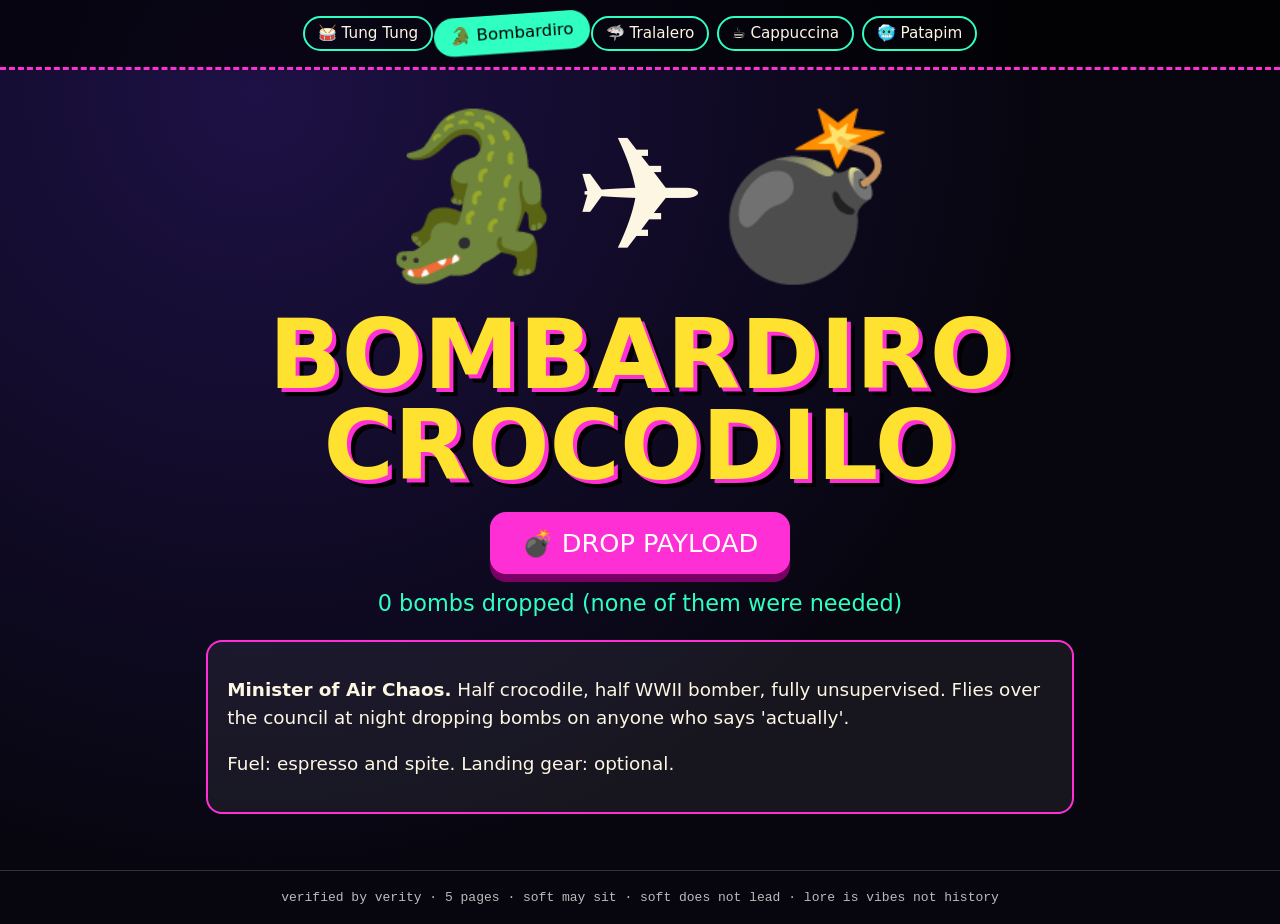
==== bombardiro.html @ adf2665b "Publish brainrot site" ====
<!doctype html><html lang="en"><head><meta charset="utf-8"><meta name="viewport" content="width=device-width,initial-scale=1">
<title>Bombardiro Crocodilo · Brainrot Night Council</title><link rel="stylesheet" href="styles.css"></head><body>
<nav><a href="index.html">🥁 Tung Tung</a><a href="bombardiro.html">🐊 Bombardiro</a><a href="tralalero.html">🦈 Tralalero</a><a href="cappuccina.html">☕ Cappuccina</a><a href="patapim.html">🥶 Patapim</a></nav>
<main><div class="emoji" data-bang="BOOM!|KABOOM|CROCODILO!|💥|BOMBARDIRO" data-sound="boom" title="poke it">🐊✈️💣</div>
<h1>bombardiro crocodilo</h1>
<button class="bang" data-bang="BOOM!|KABOOM|CROCODILO!|💥|BOMBARDIRO" data-sound="boom">💣 DROP PAYLOAD</button>
<div class="count" data-label="# bombs dropped (none of them were needed)">0 bombs dropped (none of them were needed)</div>
<div class="lore"><p><b>Minister of Air Chaos.</b> Half crocodile, half WWII bomber, fully unsupervised. Flies over the council at night dropping bombs on anyone who says 'actually'.</p><p>Fuel: espresso and spite. Landing gear: optional.</p></div></main>
<footer>verified by verity · 5 pages · soft may sit · soft does not lead · lore is vibes not history</footer>
<script src="main.js"></script></body></html>
---- styles.css ----
:root{--bg:#07060f;--fg:#fdf6e3;--acc:#ff2fd6;--acc2:#2fffc1;--warn:#ffe12f}
*{box-sizing:border-box}
body{margin:0;background:radial-gradient(circle at 20% 10%,#1d1145,var(--bg) 60%);color:var(--fg);font-family:Impact,"Arial Black",system-ui,sans-serif;min-height:100vh;display:flex;flex-direction:column;overflow-x:hidden}
nav{display:flex;flex-wrap:wrap;gap:.5rem;justify-content:center;padding:1rem;background:#000a;position:sticky;top:0;z-index:5;border-bottom:3px dashed var(--acc)}
nav a{color:var(--fg);text-decoration:none;padding:.4rem .8rem;border:2px solid var(--acc2);border-radius:999px;font-size:.95rem;transition:transform .15s,background .15s}
nav a:hover,nav a[aria-current]{background:var(--acc2);color:#000;transform:rotate(-4deg) scale(1.1)}
main{flex:1;max-width:900px;margin:auto;padding:2rem 1rem;text-align:center}
h1{font-size:clamp(2.4rem,10vw,6rem);margin:.2em 0;line-height:.95;text-transform:uppercase;color:var(--warn);text-shadow:4px 4px 0 var(--acc),8px 8px 0 #000;animation:wob 2s infinite ease-in-out}
@keyframes wob{50%{transform:rotate(-2deg) scale(1.03)}}
.emoji{font-size:clamp(5rem,25vw,10rem);display:inline-block;cursor:pointer;transition:transform .1s;user-select:none}
.emoji:hover{transform:rotate(10deg) scale(1.1)}
p{font-family:system-ui,sans-serif;font-size:1.15rem;line-height:1.5}
.lore{background:#ffffff10;border:2px solid var(--acc);border-radius:1rem;padding:1rem 1.2rem;text-align:left;margin:1.5rem 0}
button.bang{font:inherit;font-size:1.6rem;padding:1rem 2rem;border:none;border-radius:1rem;background:var(--acc);color:#fff;box-shadow:0 8px 0 #7a0066;cursor:pointer;text-transform:uppercase}
button.bang:active{transform:translateY(6px);box-shadow:0 2px 0 #7a0066}
.count{font-size:1.4rem;color:var(--acc2);margin:1rem}
.pop{position:fixed;pointer-events:none;font-size:2.2rem;color:var(--warn);text-shadow:3px 3px 0 #000;animation:pop .9s forwards;z-index:9}
@keyframes pop{to{transform:translateY(-120px) rotate(20deg) scale(1.6);opacity:0}}
.shake{animation:shake .3s}
@keyframes shake{25%{transform:translate(6px,-4px)}50%{transform:translate(-6px,4px)}75%{transform:translate(4px,6px)}}
footer{text-align:center;padding:1.2rem;font-family:monospace;color:#bbb;border-top:1px solid #333}
@media (prefers-reduced-motion:reduce){*{animation:none!important}}
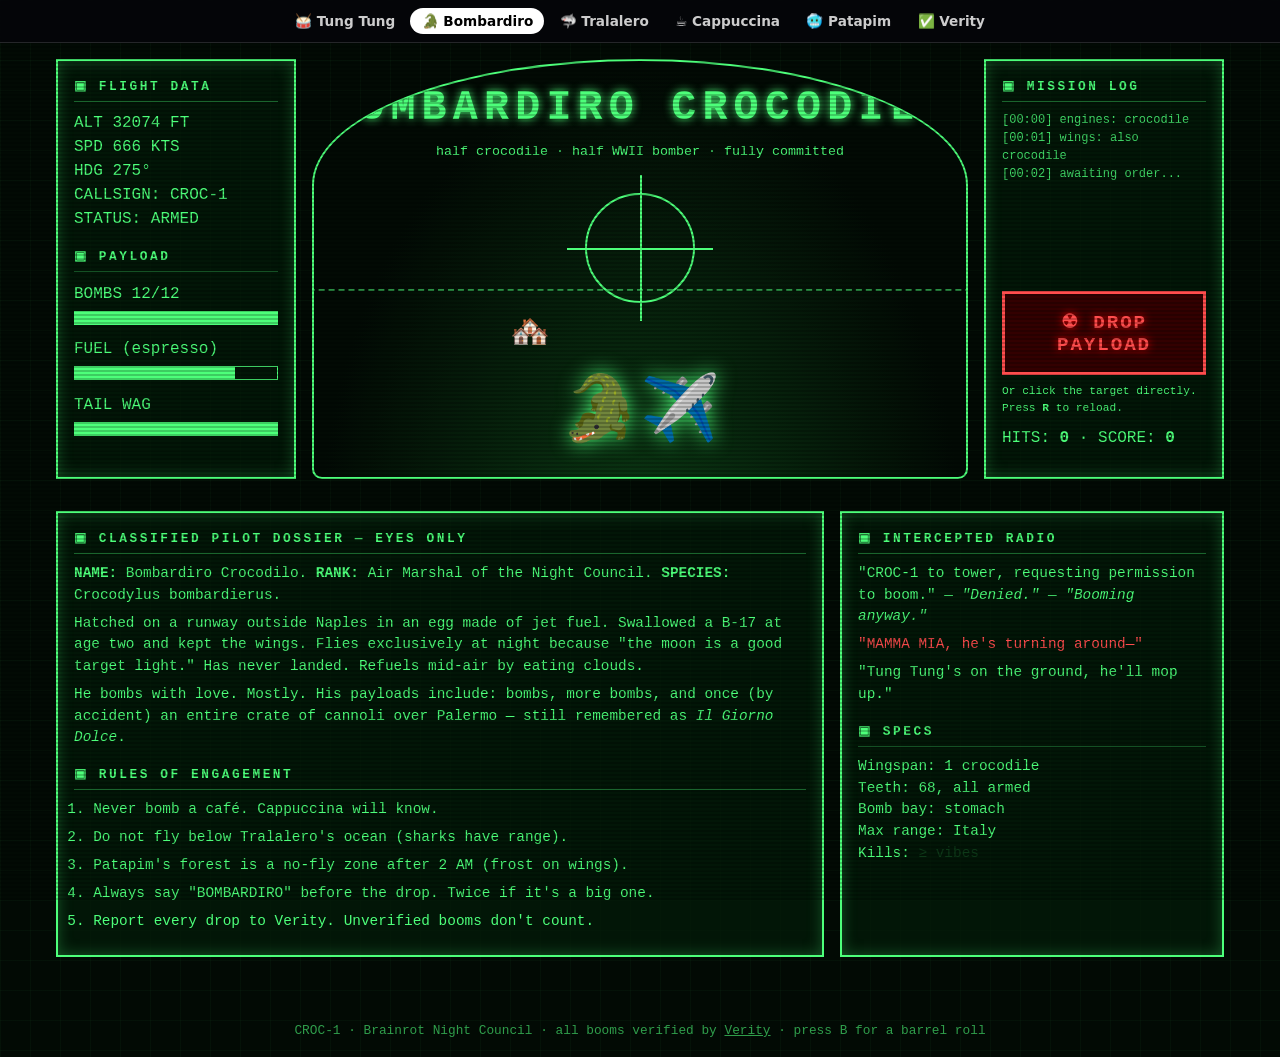
==== commit 0aa668a0: "Republish brainrot-night" ====
--- a/bombardiro.html
+++ b/bombardiro.html
@@ -1,10 +1,65 @@
 <!doctype html><html lang="en"><head><meta charset="utf-8"><meta name="viewport" content="width=device-width,initial-scale=1">
-<title>Bombardiro Crocodilo · Brainrot Night Council</title><link rel="stylesheet" href="styles.css"></head><body>
-<nav><a href="index.html">🥁 Tung Tung</a><a href="bombardiro.html">🐊 Bombardiro</a><a href="tralalero.html">🦈 Tralalero</a><a href="cappuccina.html">☕ Cappuccina</a><a href="patapim.html">🥶 Patapim</a></nav>
-<main><div class="emoji" data-bang="BOOM!|KABOOM|CROCODILO!|💥|BOMBARDIRO" data-sound="boom" title="poke it">🐊✈️💣</div>
-<h1>bombardiro crocodilo</h1>
-<button class="bang" data-bang="BOOM!|KABOOM|CROCODILO!|💥|BOMBARDIRO" data-sound="boom">💣 DROP PAYLOAD</button>
-<div class="count" data-label="# bombs dropped (none of them were needed)">0 bombs dropped (none of them were needed)</div>
-<div class="lore"><p><b>Minister of Air Chaos.</b> Half crocodile, half WWII bomber, fully unsupervised. Flies over the council at night dropping bombs on anyone who says 'actually'.</p><p>Fuel: espresso and spite. Landing gear: optional.</p></div></main>
-<footer>verified by verity · 5 pages · soft may sit · soft does not lead · lore is vibes not history</footer>
-<script src="main.js"></script></body></html>
+<title>Bombardiro Crocodilo · Cockpit</title><link rel="stylesheet" href="base.css">
+<style>
+body{background:#020a04;color:#4dff7a;font-family:'Courier New',monospace;background-image:linear-gradient(#4dff7a08 1px,transparent 1px),linear-gradient(90deg,#4dff7a08 1px,transparent 1px);background-size:30px 30px}
+body::after{content:'';position:fixed;inset:0;pointer-events:none;background:repeating-linear-gradient(#0000 0 2px,#0003 2px 4px);z-index:40}
+.cockpit{max-width:1200px;margin:auto;padding:1rem;display:grid;grid-template-columns:240px 1fr 240px;gap:1rem}
+.panel{border:2px solid #4dff7a;padding:1rem;background:#031a08cc;box-shadow:0 0 15px #4dff7a44 inset}
+.panel h3{font-size:.8rem;letter-spacing:.2em;border-bottom:1px solid #4dff7a55;margin-bottom:.6rem;padding-bottom:.3rem}
+.hud{position:relative;min-height:420px;border:2px solid #4dff7a;border-radius:50% 50% 10px 10px/30% 30% 10px 10px;overflow:hidden;background:radial-gradient(ellipse at 50% 120%,#0b3a14,#020a04 70%)}
+.horizon{position:absolute;left:-10%;right:-10%;top:55%;border-top:2px dashed #4dff7a88;animation:roll 6s ease-in-out infinite}@keyframes roll{50%{transform:rotate(4deg)}}
+.reticle{position:absolute;left:50%;top:45%;width:110px;height:110px;margin:-55px;border:2px solid #4dff7a;border-radius:50%}
+.reticle::before,.reticle::after{content:'';position:absolute;background:#4dff7a}.reticle::before{left:50%;top:-20px;bottom:-20px;width:2px}.reticle::after{top:50%;left:-20px;right:-20px;height:2px}
+.target{position:absolute;font-size:2rem;cursor:crosshair;transition:left 1.5s,top 1.5s}
+.title{position:absolute;top:1rem;left:0;right:0;text-align:center}
+h1{font-size:clamp(1.5rem,4vw,2.6rem);letter-spacing:.15em;text-shadow:0 0 10px #4dff7a}
+.croc{position:absolute;bottom:1rem;left:50%;transform:translateX(-50%);font-size:4rem;filter:drop-shadow(0 0 10px #4dff7a)}
+.gauge{height:14px;border:1px solid #4dff7a;margin:.3rem 0 .8rem}.gauge i{display:block;height:100%;background:#4dff7a;transition:width .3s}
+button.drop{width:100%;padding:1rem;font:900 1.2rem 'Courier New';background:#300;color:#ff4d4d;border:3px solid #ff4d4d;cursor:pointer;letter-spacing:.1em;text-shadow:0 0 8px red}
+button.drop:hover{background:#ff4d4d;color:#000}
+.log{font-size:.75rem;height:180px;overflow:auto;white-space:pre-wrap;opacity:.85}
+.brief{max-width:1200px;margin:1rem auto 3rem;padding:0 1rem;display:grid;grid-template-columns:2fr 1fr;gap:1rem}
+.brief p,.brief li{font-size:.9rem;margin:.4rem 0}.brief li{margin-left:1.2rem}
+.blink{animation:blink 1s steps(2) infinite}@keyframes blink{50%{opacity:0}}
+.red{color:#ff4d4d}
+footer{text-align:center;padding:1rem;opacity:.6;font-size:.8rem}
+@media(max-width:900px){.cockpit,.brief{grid-template-columns:1fr}}
+</style></head><body>
+<nav class="council"><a href="index.html">🥁 Tung Tung</a><a href="bombardiro.html">🐊 Bombardiro</a><a href="tralalero.html">🦈 Tralalero</a><a href="cappuccina.html">☕ Cappuccina</a><a href="patapim.html">🥶 Patapim</a><a href="verity.html">✅ Verity</a></nav>
+<div class="cockpit">
+<div class="panel"><h3>▣ FLIGHT DATA</h3>
+<div>ALT <span id="alt">32000</span> FT</div><div>SPD 666 KTS</div><div>HDG <span id="hdg">270</span>°</div><div>CALLSIGN: CROC-1</div><div>STATUS: <span class="blink">ARMED</span></div>
+<h3 style="margin-top:1rem">▣ PAYLOAD</h3>
+<div>BOMBS <span id="ammo">12</span>/12</div><div class="gauge"><i id="ammoG" style="width:100%"></i></div>
+<div>FUEL (espresso)</div><div class="gauge"><i id="fuel" style="width:80%"></i></div>
+<div>TAIL WAG</div><div class="gauge"><i style="width:100%"></i></div></div>
+<div class="hud" id="hud"><div class="title"><h1>BOMBARDIRO CROCODILO</h1><small>half crocodile · half WWII bomber · fully committed</small></div>
+<div class="horizon"></div><div class="reticle"></div><div class="target" id="tgt" style="left:30%;top:60%">🏘️</div><div class="croc">🐊✈️</div></div>
+<div class="panel"><h3>▣ MISSION LOG</h3><div class="log" id="log">[00:00] engines: crocodile
+[00:01] wings: also crocodile
+[00:02] awaiting order...</div>
+<button class="drop" id="drop">☢ DROP PAYLOAD</button>
+<p style="font-size:.7rem;margin-top:.5rem">Or click the target directly. Press <b>R</b> to reload.</p>
+<div style="margin-top:.6rem">HITS: <b id="hits">0</b> · SCORE: <b id="score">0</b></div></div>
+</div>
+<div class="brief">
+<div class="panel"><h3>▣ CLASSIFIED PILOT DOSSIER — EYES ONLY</h3>
+<p><b>NAME:</b> Bombardiro Crocodilo. <b>RANK:</b> Air Marshal of the Night Council. <b>SPECIES:</b> Crocodylus bombardierus.</p>
+<p>Hatched on a runway outside Naples in an egg made of jet fuel. Swallowed a B-17 at age two and kept the wings. Flies exclusively at night because "the moon is a good target light." Has never landed. Refuels mid-air by eating clouds.</p>
+<p>He bombs with love. Mostly. His payloads include: bombs, more bombs, and once (by accident) an entire crate of cannoli over Palermo — still remembered as <i>Il Giorno Dolce</i>.</p>
+<h3 style="margin-top:1rem">▣ RULES OF ENGAGEMENT</h3><ol><li>Never bomb a café. Cappuccina will know.</li><li>Do not fly below Tralalero's ocean (sharks have range).</li><li>Patapim's forest is a no-fly zone after 2 AM (frost on wings).</li><li>Always say "BOMBARDIRO" before the drop. Twice if it's a big one.</li><li>Report every drop to Verity. Unverified booms don't count.</li></ol></div>
+<div class="panel"><h3>▣ INTERCEPTED RADIO</h3><p>"CROC-1 to tower, requesting permission to boom." — <i>"Denied." — "Booming anyway."</i></p><p class="red">"MAMMA MIA, he's turning around—"</p><p>"Tung Tung's on the ground, he'll mop up."</p>
+<h3 style="margin-top:1rem">▣ SPECS</h3><p>Wingspan: 1 crocodile<br>Teeth: 68, all armed<br>Bomb bay: stomach<br>Max range: Italy<br>Kills: <span class="secret">≥ vibes</span></p></div></div>
+<footer>CROC-1 · Brainrot Night Council · all booms verified by <a href="verity.html" style="color:#4dff7a">Verity</a> · press B for a barrel roll</footer>
+<script src="main.js"></script>
+<script>
+let ammo=12,hits=0,score=0,alt=32000;const $=i=>document.getElementById(i),log=t=>{const l=$('log');l.textContent+='\n['+new Date().toTimeString().slice(3,8)+'] '+t;l.scrollTop=1e9};
+const tgts=['🏘️','🏭','🌉','🚢','🍝','🗼','🏰'];
+function move(){const t=$('tgt');t.style.left=(10+Math.random()*75)+'%';t.style.top=(30+Math.random()*40)+'%'}setInterval(move,1800);
+function drop(e,onTarget){if(!ammo){BR.sfx('buzz');log('PAYLOAD EMPTY — press R');return}ammo--;$('ammo').textContent=ammo;$('ammoG').style.width=ammo/12*100+'%';BR.sfx('boom');log('BOMBARDIRO! payload away');
+ setTimeout(()=>{const r=$('hud').getBoundingClientRect();BR.pop(e?e.clientX:r.left+r.width/2,e?e.clientY:r.top+r.height/2,'💥 BOOM','#ff4d4d');$('hud').animate([{transform:'translate(5px,3px)'},{transform:'translate(-5px,-3px)'},{transform:'none'}],{duration:120,iterations:3});
+ if(onTarget||Math.random()<.3){hits++;score+=100*(1+hits%5);$('hits').textContent=hits;$('score').textContent=score;log('direct hit: '+$('tgt').textContent+' (verified)');$('tgt').textContent=tgts[Math.random()*tgts.length|0]}else log('miss. blame the wind.')},600)}
+$('drop').onclick=()=>drop(null,false);$('tgt').onclick=e=>drop(e,true);
+addEventListener('keydown',e=>{if(e.key==='r'||e.key==='R'){ammo=12;$('ammo').textContent=12;$('ammoG').style.width='100%';log('reloaded. stomach full.')}if(e.key==='b'||e.key==='B'){$('hud').animate([{transform:'rotate(0)'},{transform:'rotate(360deg)'}],{duration:900});log('barrel roll!!')}});
+setInterval(()=>{alt+=Math.random()*200-100|0;$('alt').textContent=alt;$('hdg').textContent=(260+Math.random()*20|0);const f=$('fuel');f.style.width=Math.max(5,parseFloat(f.style.width)-1)+'%'},1000);
+</script></body></html>
--- a/base.css
+++ b/base.css
@@ -0,0 +1,12 @@
+*{box-sizing:border-box;margin:0;padding:0}
+html,body{min-height:100%}
+body{background:#07070d;color:#eee;font-family:system-ui,sans-serif;line-height:1.5}
+nav.council{position:sticky;top:0;z-index:50;display:flex;flex-wrap:wrap;gap:.25rem;justify-content:center;padding:.5rem;background:rgba(5,5,10,.85);backdrop-filter:blur(6px);border-bottom:1px solid #ffffff22;font:600 .85rem system-ui,sans-serif}
+nav.council a{color:#ccc;text-decoration:none;padding:.3rem .7rem;border-radius:99px}
+nav.council a:hover{background:#ffffff18;color:#fff}
+nav.council a.here{background:#fff;color:#000}
+#toast{position:fixed;left:50%;bottom:1.5rem;transform:translateX(-50%) translateY(150%);background:#000;color:#fff;border:2px solid #fff;padding:.6rem 1.2rem;border-radius:8px;font:700 1rem system-ui;transition:.3s;z-index:99;pointer-events:none}
+#toast.show{transform:translateX(-50%) translateY(0)}
+.pop{position:fixed;pointer-events:none;font-weight:900;z-index:90;animation:pop 1s ease-out forwards}
+@keyframes pop{to{transform:translateY(-90px) scale(1.6);opacity:0}}
+.secret{opacity:.15;cursor:help}.secret:hover{opacity:1}
